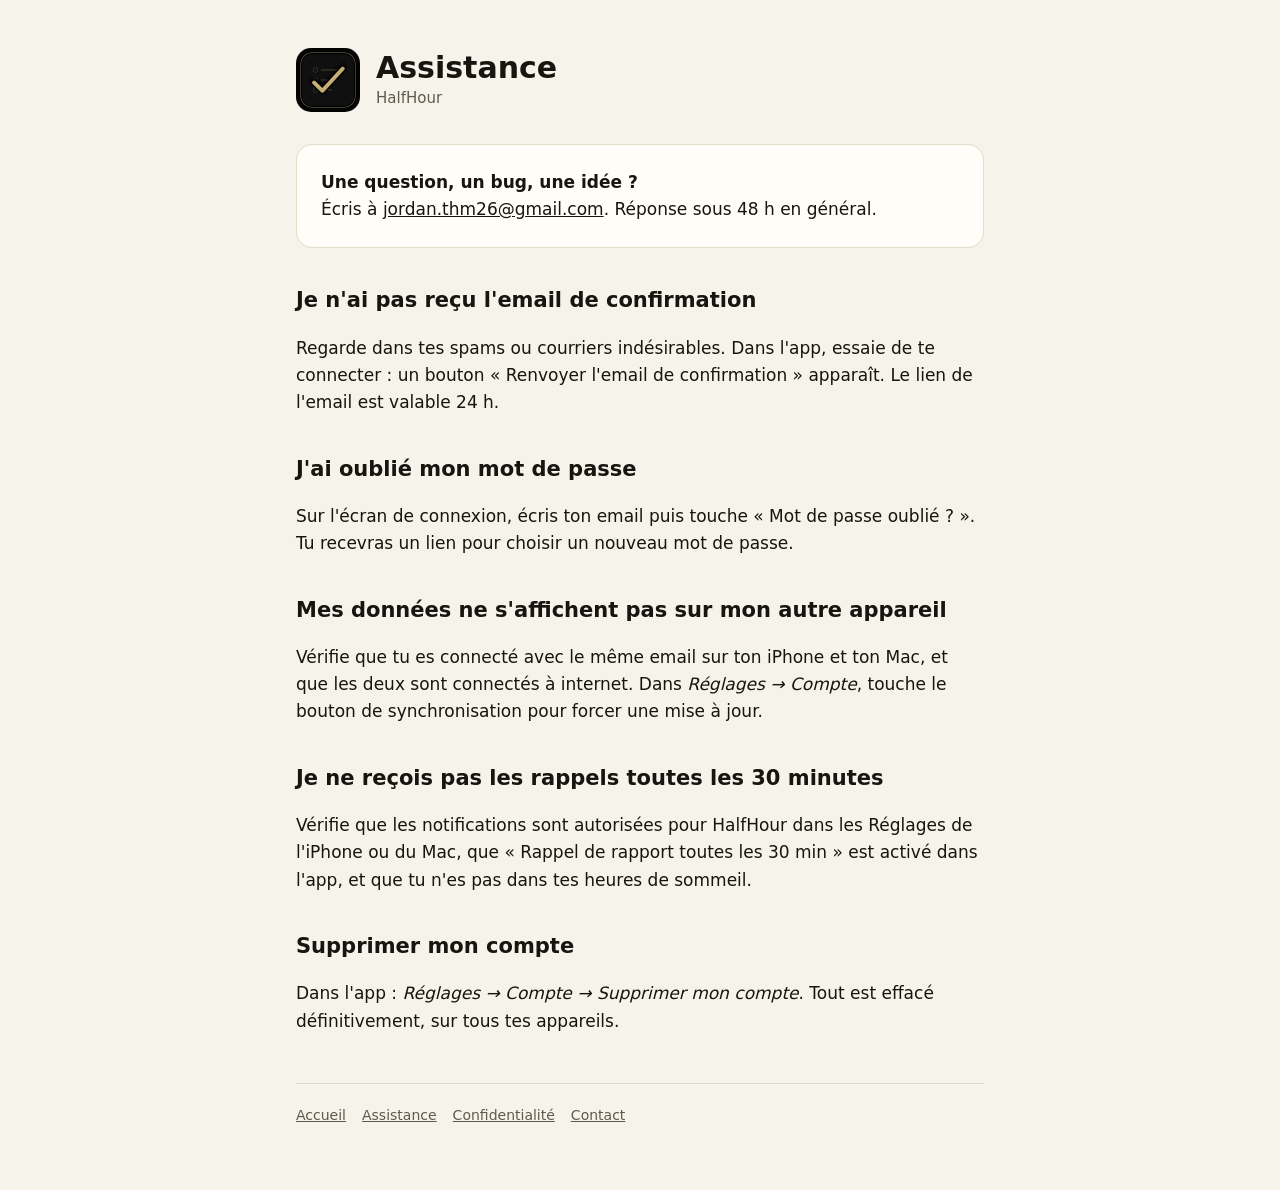
==== assistance.html @ f9ff3fd3 "Site HalfHour : accueil, confidentialité, assistance, pages du compte Co-Authored-By: Claude Opus 5." ====
<!doctype html>
<html lang="fr">
<head>
<meta charset="utf-8">
<meta name="viewport" content="width=device-width, initial-scale=1">
<link rel="icon" type="image/png" sizes="32x32" href="favicon-32.png">
<link rel="apple-touch-icon" href="apple-touch-icon.png">
<link rel="stylesheet" href="style.css">
<title>Assistance — HalfHour</title>
</head>
<body>
<main>
  <header><a href="./"><img src="icon.png" alt=""><div><h1>Assistance</h1><div class="muted">HalfHour</div></div></a></header>

  <div class="card">
    <strong>Une question, un bug, une idée ?</strong><br>
    Écris à <a href="mailto:jordan.thm26@gmail.com?subject=HalfHour%20-%20assistance">jordan.thm26@gmail.com</a>. Réponse sous 48 h en général.
  </div>

  <h2>Je n'ai pas reçu l'email de confirmation</h2>
  <p>Regarde dans tes spams ou courriers indésirables. Dans l'app, essaie de te connecter : un bouton « Renvoyer l'email de confirmation » apparaît. Le lien de l'email est valable 24 h.</p>

  <h2>J'ai oublié mon mot de passe</h2>
  <p>Sur l'écran de connexion, écris ton email puis touche « Mot de passe oublié ? ». Tu recevras un lien pour choisir un nouveau mot de passe.</p>

  <h2>Mes données ne s'affichent pas sur mon autre appareil</h2>
  <p>Vérifie que tu es connecté avec le même email sur ton iPhone et ton Mac, et que les deux sont connectés à internet. Dans <em>Réglages → Compte</em>, touche le bouton de synchronisation pour forcer une mise à jour.</p>

  <h2>Je ne reçois pas les rappels toutes les 30 minutes</h2>
  <p>Vérifie que les notifications sont autorisées pour HalfHour dans les Réglages de l'iPhone ou du Mac, que « Rappel de rapport toutes les 30 min » est activé dans l'app, et que tu n'es pas dans tes heures de sommeil.</p>

  <h2>Supprimer mon compte</h2>
  <p>Dans l'app : <em>Réglages → Compte → Supprimer mon compte</em>. Tout est effacé définitivement, sur tous tes appareils.</p>
  <footer>
    <a href="./">Accueil</a>
    <a href="assistance.html">Assistance</a>
    <a href="confidentialite.html">Confidentialité</a>
    <a href="mailto:jordan.thm26@gmail.com">Contact</a>
  </footer>
</main>
</body>
</html>
---- style.css ----
:root {
  --bg: #f6f3ea; --text: #17150f; --muted: #5f5a4c; --card: #fffdf7; --line: #e2dccb;
  --gold: #b8955a; --gold-soft: #e6d3a0; --on-gold: #17150f; --error: #b3261e;
}
@media (prefers-color-scheme: dark) {
  :root { --bg: #0b0b0a; --text: #f2ede0; --muted: #a9a394; --card: #171716; --line: #2c2a24; --error: #ff8a80; }
}
* { box-sizing: border-box; }
body { margin: 0; background: var(--bg); color: var(--text); font: 17px/1.6 -apple-system, BlinkMacSystemFont, "Segoe UI", system-ui, sans-serif; }
main { max-width: 720px; margin: 0 auto; padding: 48px 16px 64px; }
header { display: flex; align-items: center; gap: 16px; margin-bottom: 32px; }
header img { width: 64px; height: 64px; border-radius: 15px; }
header a { text-decoration: none; color: inherit; display: flex; align-items: center; gap: 16px; }
h1 { font-size: 30px; line-height: 1.2; margin: 0; }
h2 { font-size: 21px; margin: 36px 0 8px; }
.muted { color: var(--muted); font-size: 15px; }
.card { background: var(--card); border: 1px solid var(--line); border-radius: 16px; padding: 24px; }
.hero { text-align: center; padding: 24px 0 8px; }
.hero img { width: 120px; height: 120px; border-radius: 28px; box-shadow: 0 10px 30px rgba(0,0,0,.25); }
.hero h1 { font-size: 40px; margin-top: 20px; }
.hero p { font-size: 19px; color: var(--muted); margin: 8px auto 0; max-width: 520px; }
.features { display: grid; grid-template-columns: repeat(auto-fit, minmax(200px, 1fr)); gap: 14px; margin-top: 36px; }
.features .card { padding: 18px; }
.features h3 { margin: 0 0 4px; font-size: 17px; }
.features p { margin: 0; font-size: 15px; color: var(--muted); }
.badge { display: inline-block; margin-top: 24px; padding: 12px 22px; border-radius: 12px; background: var(--gold); color: var(--on-gold); font-weight: 600; text-decoration: none; }
label { display: block; font-size: 15px; font-weight: 600; margin: 0 0 6px; }
input { width: 100%; font: inherit; padding: 10px 12px; margin-bottom: 16px; border: 1px solid var(--line); border-radius: 10px; background: var(--bg); color: var(--text); }
input:focus { outline: 2px solid var(--gold); outline-offset: 1px; }
button { width: 100%; font: inherit; font-weight: 600; padding: 12px; border: 0; border-radius: 10px; background: var(--gold); color: var(--on-gold); cursor: pointer; }
button:disabled { opacity: .6; cursor: default; }
#message { min-height: 1.6em; margin: 14px 0 0; font-size: 15px; }
#message.error { color: var(--error); }
.done { background: var(--gold-soft); color: var(--on-gold); border-radius: 12px; padding: 16px 20px; }
footer { margin-top: 48px; padding-top: 20px; border-top: 1px solid var(--line); font-size: 14px; color: var(--muted); display: flex; flex-wrap: wrap; gap: 16px; }
a { color: inherit; }
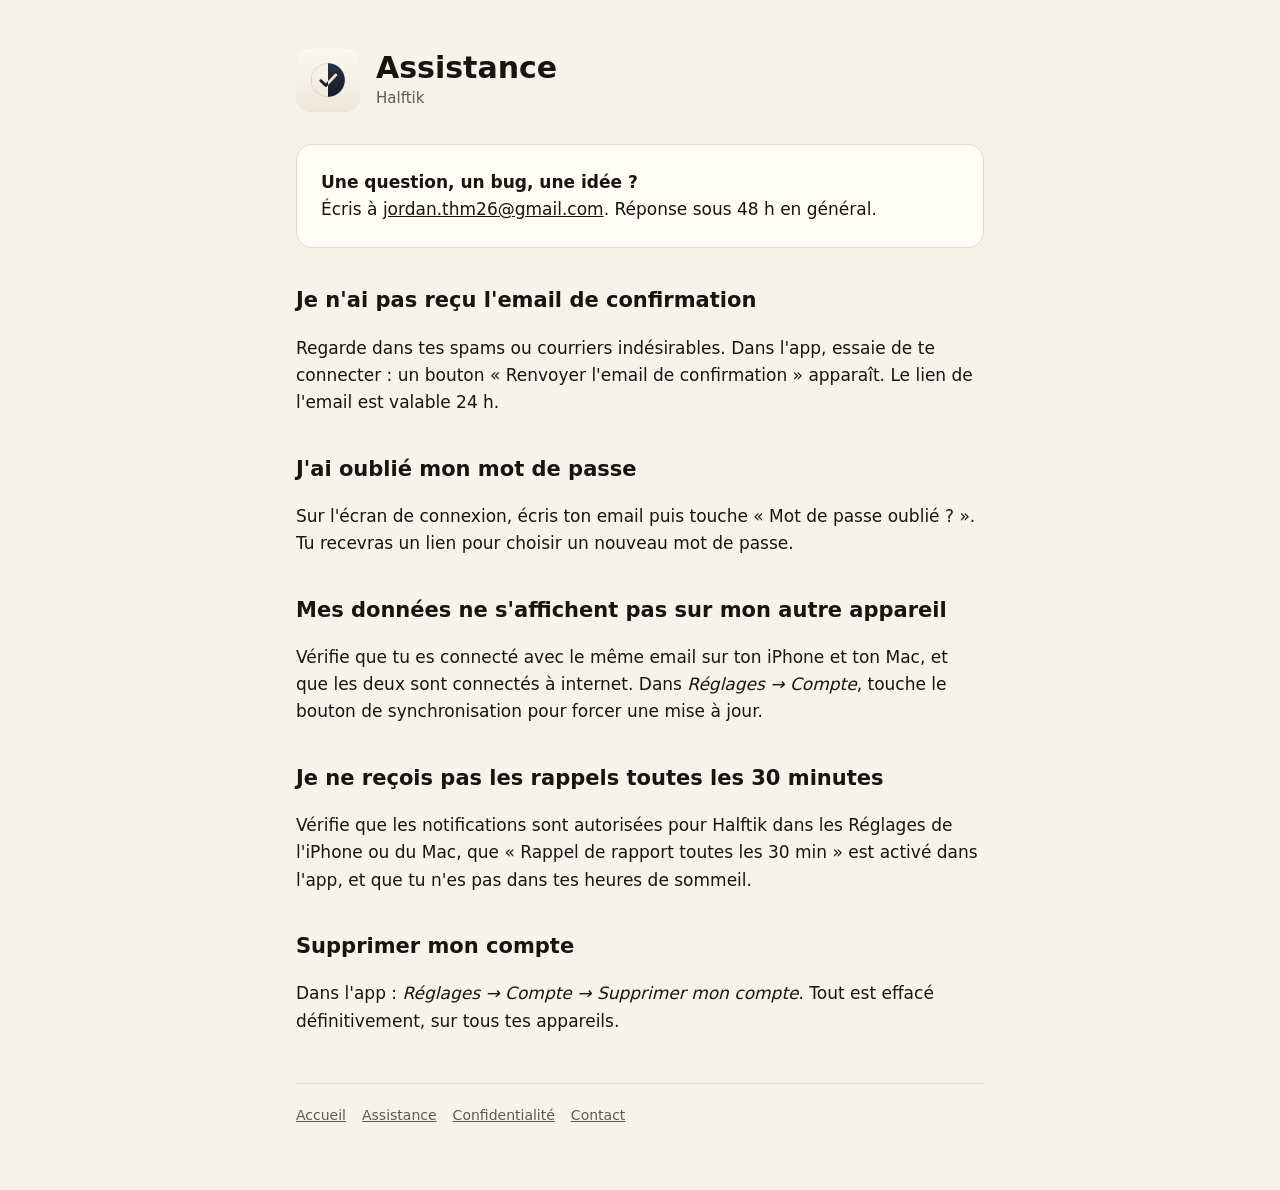
==== commit 7c383352: "Nouveau nom Halftik et nouveau logo Co-Authored-By: Claude Opus 5.5 <noreply@anthropic.com>" ====
--- a/assistance.html
+++ b/assistance.html
@@ -6,15 +6,15 @@
 <link rel="icon" type="image/png" sizes="32x32" href="favicon-32.png">
 <link rel="apple-touch-icon" href="apple-touch-icon.png">
 <link rel="stylesheet" href="style.css">
-<title>Assistance — HalfHour</title>
+<title>Assistance — Halftik</title>
 </head>
 <body>
 <main>
-  <header><a href="./"><img src="icon.png" alt=""><div><h1>Assistance</h1><div class="muted">HalfHour</div></div></a></header>
+  <header><a href="./"><img src="icon.png" alt=""><div><h1>Assistance</h1><div class="muted">Halftik</div></div></a></header>
 
   <div class="card">
     <strong>Une question, un bug, une idée ?</strong><br>
-    Écris à <a href="mailto:jordan.thm26@gmail.com?subject=HalfHour%20-%20assistance">jordan.thm26@gmail.com</a>. Réponse sous 48 h en général.
+    Écris à <a href="mailto:jordan.thm26@gmail.com?subject=Halftik%20-%20assistance">jordan.thm26@gmail.com</a>. Réponse sous 48 h en général.
   </div>
 
   <h2>Je n'ai pas reçu l'email de confirmation</h2>
@@ -27,7 +27,7 @@
   <p>Vérifie que tu es connecté avec le même email sur ton iPhone et ton Mac, et que les deux sont connectés à internet. Dans <em>Réglages → Compte</em>, touche le bouton de synchronisation pour forcer une mise à jour.</p>
 
   <h2>Je ne reçois pas les rappels toutes les 30 minutes</h2>
-  <p>Vérifie que les notifications sont autorisées pour HalfHour dans les Réglages de l'iPhone ou du Mac, que « Rappel de rapport toutes les 30 min » est activé dans l'app, et que tu n'es pas dans tes heures de sommeil.</p>
+  <p>Vérifie que les notifications sont autorisées pour Halftik dans les Réglages de l'iPhone ou du Mac, que « Rappel de rapport toutes les 30 min » est activé dans l'app, et que tu n'es pas dans tes heures de sommeil.</p>
 
   <h2>Supprimer mon compte</h2>
   <p>Dans l'app : <em>Réglages → Compte → Supprimer mon compte</em>. Tout est effacé définitivement, sur tous tes appareils.</p>
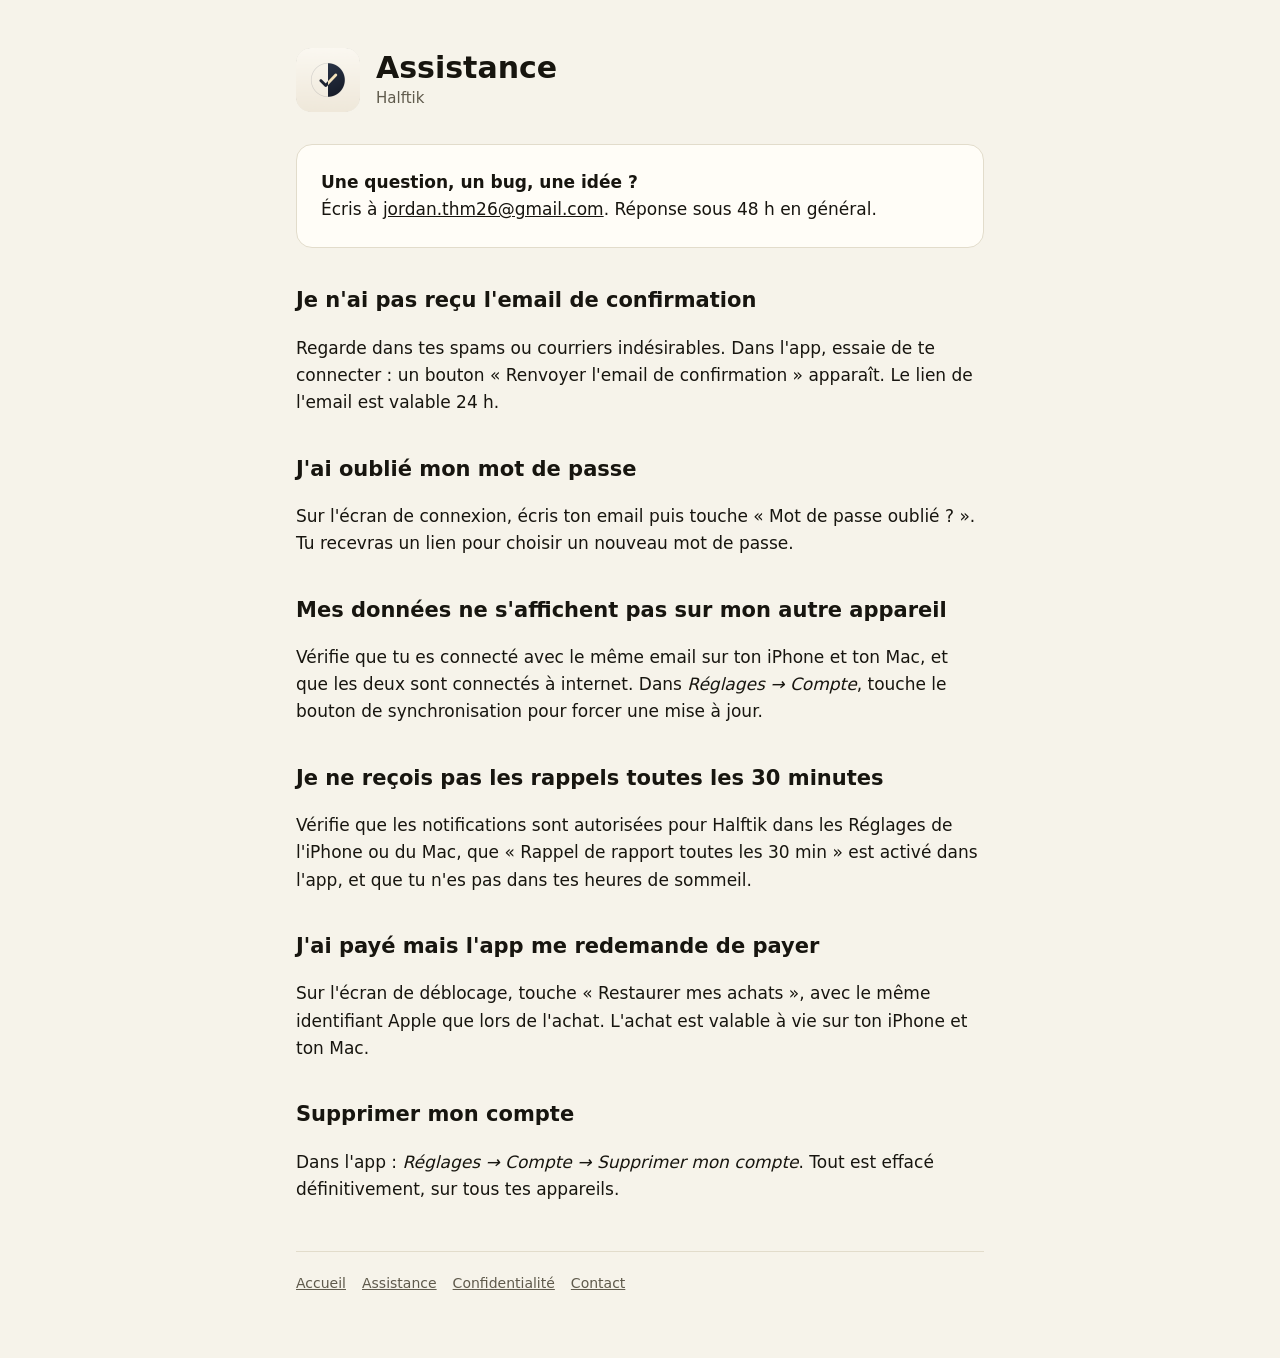
==== commit 09d2a1cd: "Confidentialité : questionnaire et achat intégré ; prix 0,99 € à vie Co-Authored-By: Claude Opus 5.5" ====
--- a/assistance.html
+++ b/assistance.html
@@ -29,6 +29,9 @@
   <h2>Je ne reçois pas les rappels toutes les 30 minutes</h2>
   <p>Vérifie que les notifications sont autorisées pour Halftik dans les Réglages de l'iPhone ou du Mac, que « Rappel de rapport toutes les 30 min » est activé dans l'app, et que tu n'es pas dans tes heures de sommeil.</p>
 
+  <h2>J'ai payé mais l'app me redemande de payer</h2>
+  <p>Sur l'écran de déblocage, touche « Restaurer mes achats », avec le même identifiant Apple que lors de l'achat. L'achat est valable à vie sur ton iPhone et ton Mac.</p>
+
   <h2>Supprimer mon compte</h2>
   <p>Dans l'app : <em>Réglages → Compte → Supprimer mon compte</em>. Tout est effacé définitivement, sur tous tes appareils.</p>
   <footer>
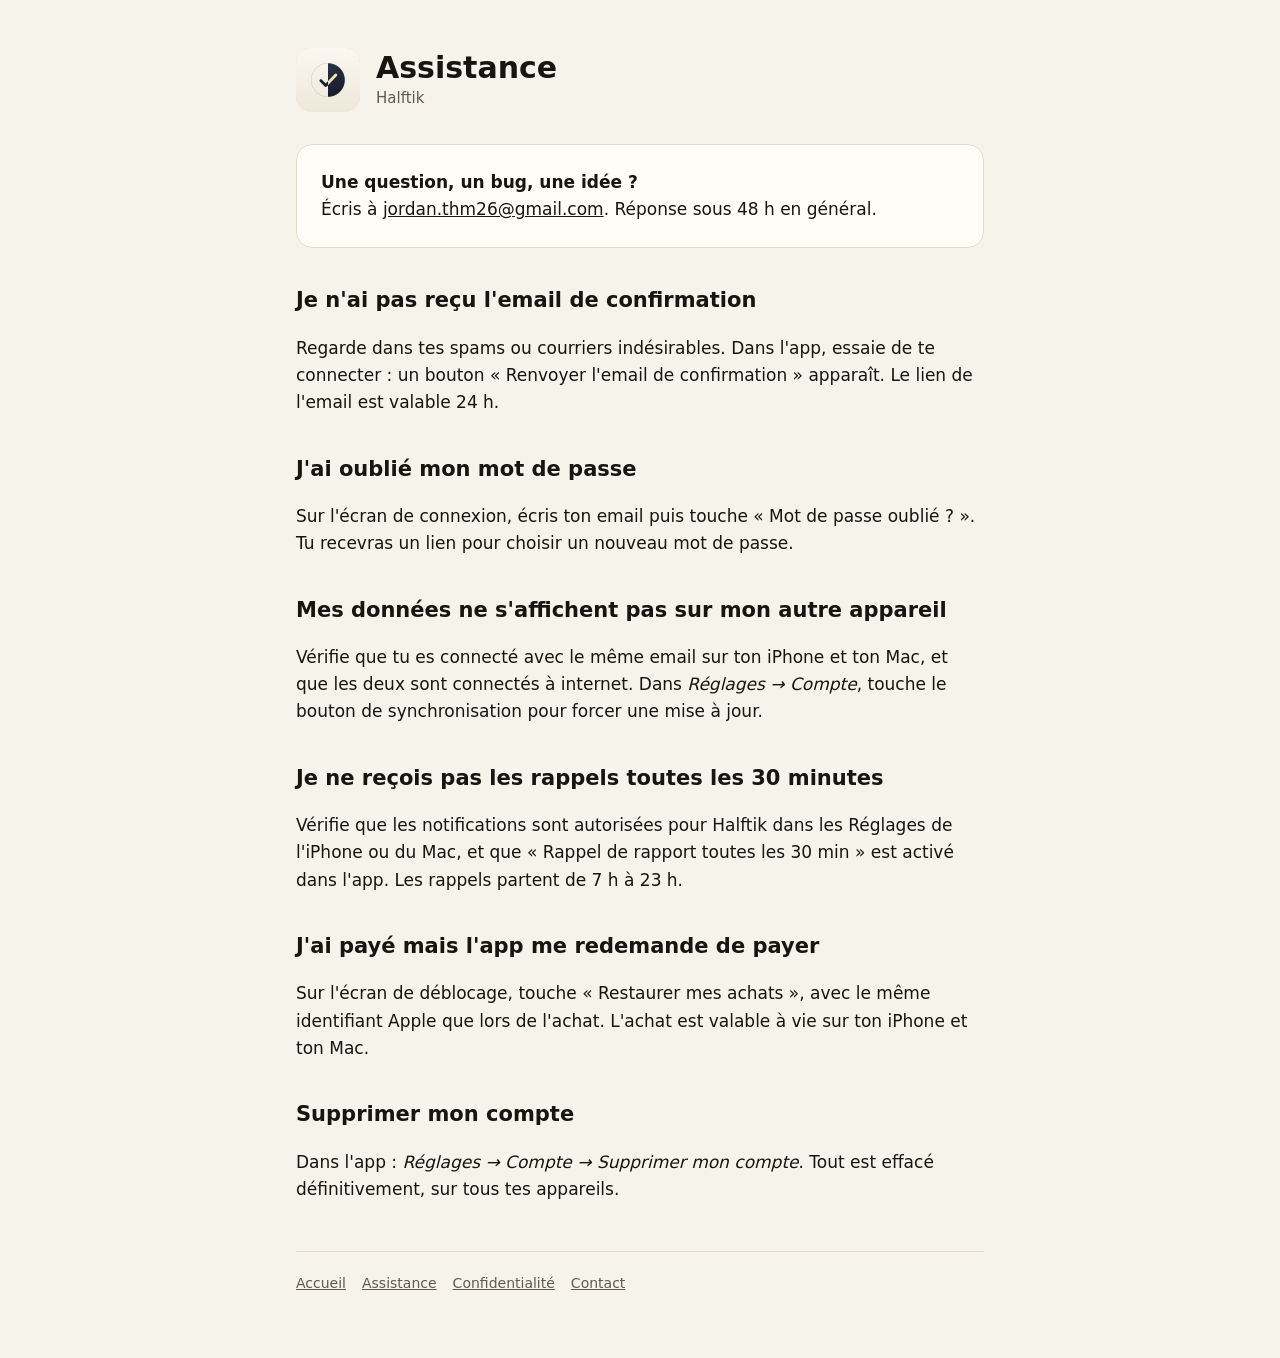
==== commit 2a03e49b: "Rapports d'une heure à une autre, rappels de 7 h à 23 h Co-Authored-By: Claude Opus 5.5 <noreply@ant" ====
--- a/assistance.html
+++ b/assistance.html
@@ -27,7 +27,7 @@
   <p>Vérifie que tu es connecté avec le même email sur ton iPhone et ton Mac, et que les deux sont connectés à internet. Dans <em>Réglages → Compte</em>, touche le bouton de synchronisation pour forcer une mise à jour.</p>
 
   <h2>Je ne reçois pas les rappels toutes les 30 minutes</h2>
-  <p>Vérifie que les notifications sont autorisées pour Halftik dans les Réglages de l'iPhone ou du Mac, que « Rappel de rapport toutes les 30 min » est activé dans l'app, et que tu n'es pas dans tes heures de sommeil.</p>
+  <p>Vérifie que les notifications sont autorisées pour Halftik dans les Réglages de l'iPhone ou du Mac, et que « Rappel de rapport toutes les 30 min » est activé dans l'app. Les rappels partent de 7 h à 23 h.</p>
 
   <h2>J'ai payé mais l'app me redemande de payer</h2>
   <p>Sur l'écran de déblocage, touche « Restaurer mes achats », avec le même identifiant Apple que lors de l'achat. L'achat est valable à vie sur ton iPhone et ton Mac.</p>
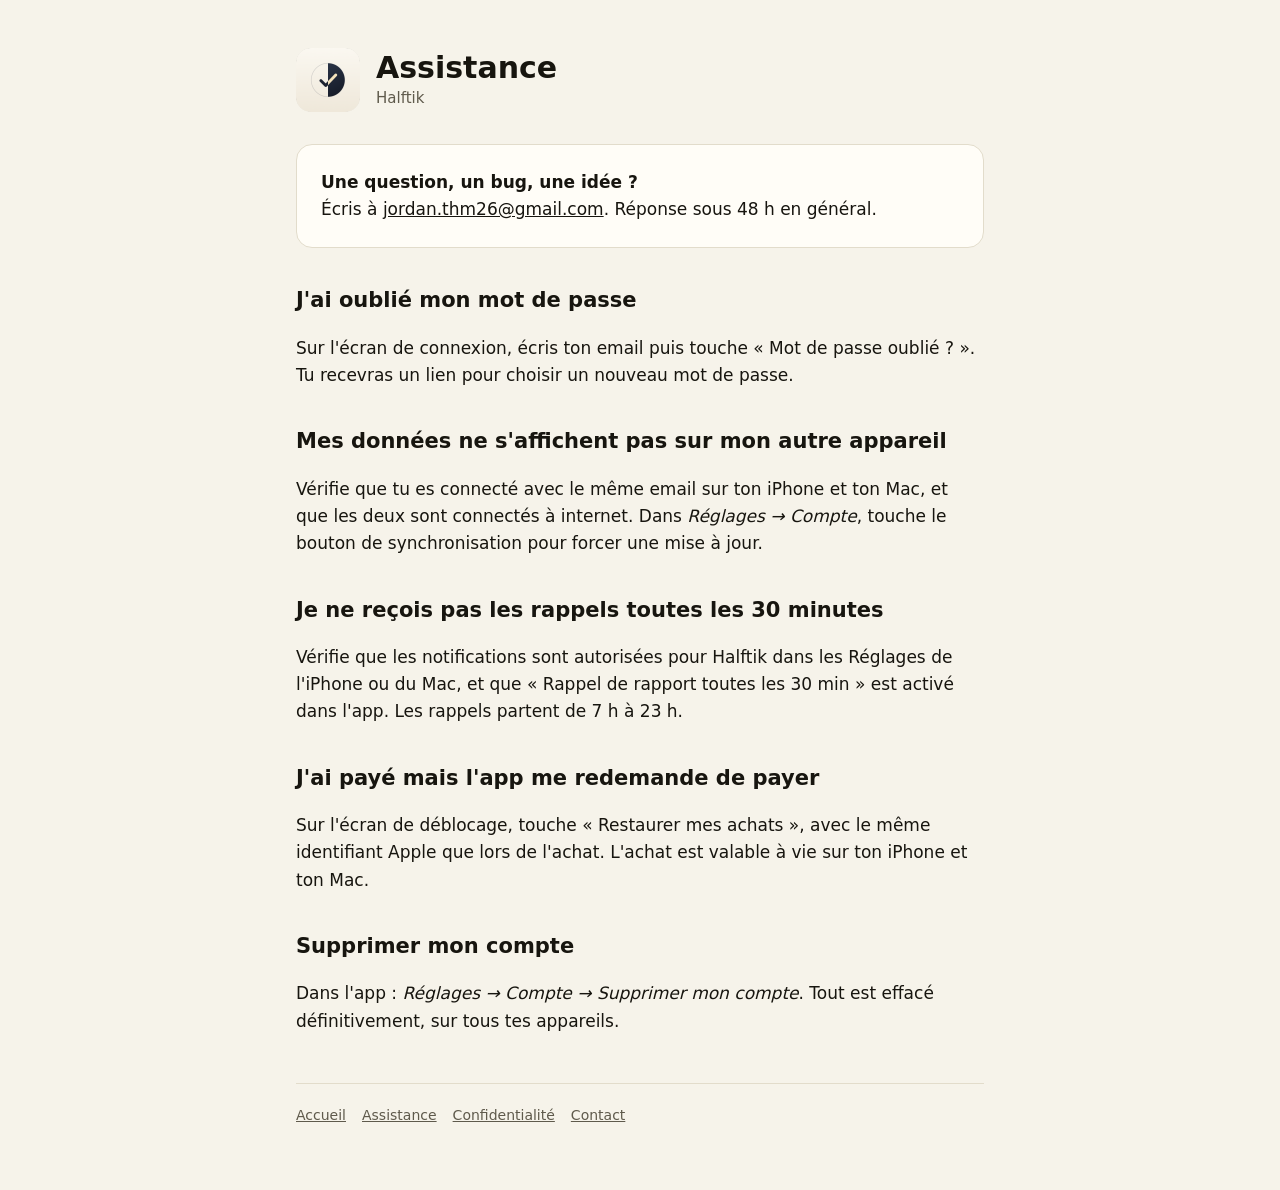
==== commit 008a0ed4: "Assistance : plus d'email de confirmation Co-Authored-By: Claude Opus 5.5 <noreply@anthropic.com>" ====
--- a/assistance.html
+++ b/assistance.html
@@ -16,9 +16,6 @@
     <strong>Une question, un bug, une idée ?</strong><br>
     Écris à <a href="mailto:jordan.thm26@gmail.com?subject=Halftik%20-%20assistance">jordan.thm26@gmail.com</a>. Réponse sous 48 h en général.
   </div>
-
-  <h2>Je n'ai pas reçu l'email de confirmation</h2>
-  <p>Regarde dans tes spams ou courriers indésirables. Dans l'app, essaie de te connecter : un bouton « Renvoyer l'email de confirmation » apparaît. Le lien de l'email est valable 24 h.</p>
 
   <h2>J'ai oublié mon mot de passe</h2>
   <p>Sur l'écran de connexion, écris ton email puis touche « Mot de passe oublié ? ». Tu recevras un lien pour choisir un nouveau mot de passe.</p>
